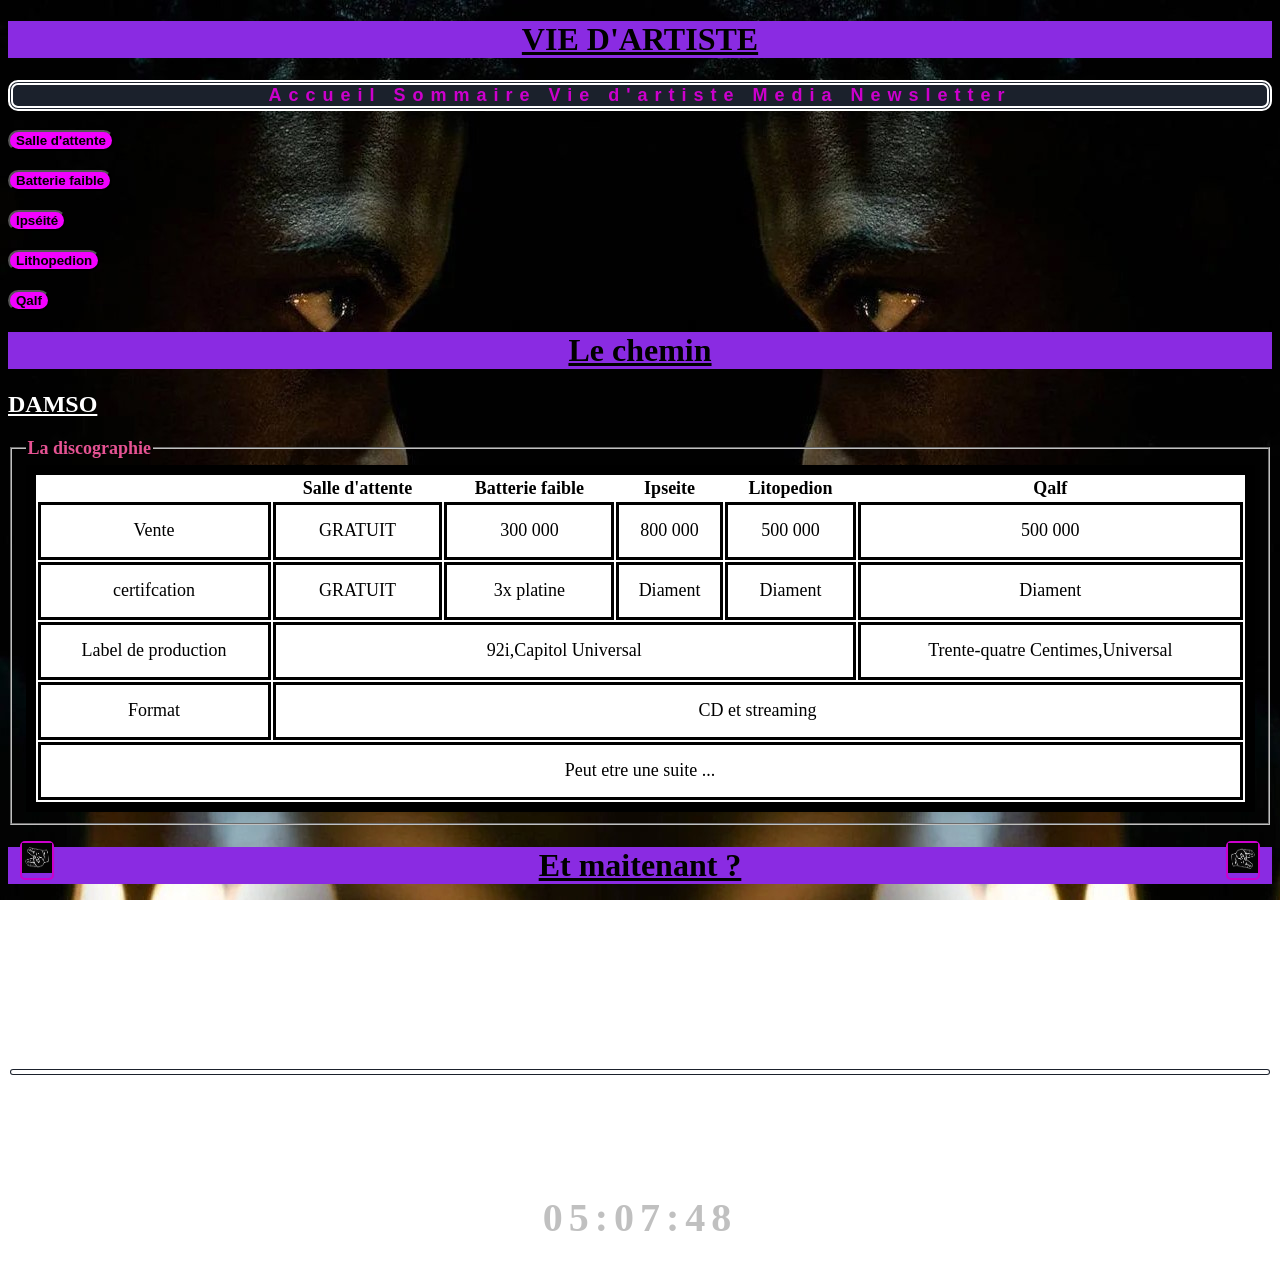
==== html/page2.html @ 28b51634 "Site Damso avec API Deezer" ====
<!DOCTYPE html>
<html lang="fr">
<head>
    <meta charset="UTF-8">
    <meta name="author" content="Abdourahmane Benamine">
    <link rel="stylesheet" type="text/css" href="../css/feuilledestyle.css" >
    <meta name="viewport" content="width=device-width, initial-scale=1.0">
    <title>vie d'artiste</title>
</head>

    <body onload=showDate();>
        <main>    
            <header>
                <h1>VIE D'ARTISTE</h1>
                <nav>   
                    <a href="indexhtml.html">Accueil</a>
                    <a href="page1.html">Sommaire</a>
                    <a href="page2.html">Vie d'artiste</a>
                    <a href="page3.html">Media</a>
                    <a href="page4.html">Newsletter</a> 
                </nav>
            </header>
            
            <p><input class="bouton" type="button" onclick="javascript:openalbum('salle')" value="Salle d'attente"></p>            
            <p><input class="bouton" type="button" onclick="javascript:openalbum('batterie')" value="Batterie faible"></p>
            <p><input class="bouton" type="button" onclick="javascript:openalbum('ipseite')" value="Ipséité"></p>
            <p><input class="bouton" type="button" onclick="javascript:openalbum('lithopedion')" value="Lithopedion"></p>
            <p><input class="bouton" type="button" onclick="javascript:openalbum('qalf')" value="Qalf"></p>
        
            <div id="album" class="cacher">
                <article id="salle">
                    <header>
                        <h2>salle d'attente</h2>
                        <input type="button"  value="x" onclick="javascript:closealbum()" >
                    </header>
                    <div>
                        <img height="200" width="200" src="../image/salle_d'attente.webp" alt="attente">
                        <p>2014 : Salle d'attente</p>
                        <p>Premier projet solo du rappeur bruxellois Damso, comportant 8 titres gratuits, téléchargeable et écoutable</p>
                    </div>
                </article>
                <article id="batterie">
                    <header>
                        <h2>batterie faible</h2>
                        <input type="button" value="x" onclick="javascript:closealbum()" >
                    </header>
                    <div>
                        <img height="200" width="200" src="../image/batterie_faible.webp" alt="faible">
                        <p>8 juillet 2016 : Batterie faible</p>
                        <p>Batterie faible est le premier album studio du rappeur belge Damso, sorti le 8 juillet 2016 sous le label Capitol Music France. Ce premier projet de 12 pistes et 2 bonus lui permet de se faire connaitre du public rap et se faire un nom</p>
                    </div>
                </article>
                <article id="ipseite">
                    <header>
                        <h2>Ipséité</h2>
                        <input type="button" value="x" onclick="javascript:closealbum()" >
                    </header>
                    <div>
                        <img height="200" width="200" src="../image/ipseite.webp" alt="ips">
                        <p>28 avril 2017 : Ipséité</p>
                        <p>Ipséité est le deuxième album studio du rappeur belge Damso, sorti le 28 avril 2017 sous les labels 92i, Capitol et Universal.
                            Sorti un an après son premier album Batterie faible qui lui a permis de se faire un nom sur la scène du rap, Ipséité connaît un succès beaucoup plus important en France et en Belgique, permettant à Damso de devenir l'un des rappeurs francophones les plus prometteurs de sa génération.</p>
                    </div>
                </article>
                <article id="lithopedion">
                    <header>
                        <h2>lithopedion</h2>
                        <input type="button" value="x" onclick="javascript:closealbum()" >
                    </header>
                    <div>
                        <img height="200" width="200" src="../image/lithopedion.webp" alt="litp">
                        <p> 15 juin 2018: lithopedion</p>
                        <p>Lithopédion est le troisième album studio du rappeur belge Damso, sorti le 15 juin 2018 sous les labels 92i, Capitol, Universal.</p>
                        <p>Damso explique au journal Libération avoir choisi ce titre pour son album car « Lithopédion, c’est un mort dans un corps en vie, un fœtus qui atteint la maturité mais qui est mort, qui s’est calcifié avec le temps dans le corps d’une mère et qui n’a jamais été extrait. Pour pouvoir l’extraire, il faut mourir. J’aime cette métaphore parce qu’est actuel pour moi : je me sens mort dans un corps en vie. J’ai l’impression de ne plus vivre les choses comme tout le monde. Je m’endurcis au fond de moi comme un lithopédion »</p>
                    </div>
                </article>
                <article id="qalf">
                    <header>
                        <h2>Qalf</h2>
                        <input type="button" value="x" onclick="javascript:closealbum()" >
                    </header>
                    <div>
                        <img height="200" width="200" src="../image/qalf.webp" alt="qalf">
                        <p>18 septembre 2020 : Qalf  </p>
                        <p>29 avril 2021 : (Réédition "Infinity")</p>
                        <p>28 octobre 2023 : (Réédition "LIVE")</p>
                        <p>QALF est le quatrième album studio du rappeur belge Damso, sorti le 18 septembre 2020, réédité le 29 avril 2021 sous le nom QALF Infinity et le 28 octobre 2023 en QALF LIVE, sous le label Trente-quatre Centimes, label indépendant du rappeur.</p>
                        <p>L'album, anciennement une mixtape, est pour la première fois annoncée dans l'intro du morceau Une âme pour deux, lorsque le personnage joué par Damso tombe dans le coma : « Je vous garde encore une petite semaine afin d'effectuer quelques analyses en plus. Je vous ai prescrit en attendant la mixtape QALF de Damso et Jackpot du groupe OPG. » Ces paroles se retrouvent dans l'introduction de son album Lithopédion.</p>
                        <h2>Qalf infinity</h2>
                        <p> 2023: beyah en attente </p>
                        <p>Après avoir obtenu un disque de diamant pour QALF fin août 2023, le rappeur dévoile le 18 septembre via son store, une dernière réédition de son projet, proposant alors 5 nouveaux morceaux déjà édités précédemment, mais sous une version live : YOUVOI, P. DOSE, COEUR EN MIETTES, DEUX TOILES DE MER et T. CHIALER.
                            À quelques heures de la sortie de la seconde réédition, le 27 octobre 2023, l'entièreté de QALF infinity disparaît des plateformes, laissant planer un doute sur l'avenir du projet concernant sa version digitale.  
                        </p>
                        <p>Le 6 novembre 2023, l’album est remis sur les plateformes avec une nouvelle couverture où on peut lire « Bēyāh 2025. Merci de bien vouloir patienter »</p>
                        <img height="200" width="200" src="../image/beyah.jpg " alt="beyah">
                    </div>
                </article >
            </div>
            <h1>Le chemin </h1>
            <h2>DAMSO</h2>
            <fieldset id="tab">
                <legend>La discographie </legend>
                <table>
                    <thead>
                        <tr>
                            <th></th>
                            <th>Salle d'attente</th>
                            <th>Batterie faible</th>
                            <th>Ipseite</th>
                            <th>Litopedion</th>
                            <th>Qalf</th>
                        </tr>
                    </thead>
                    <tbody>
                        <tr>
                            <td>Vente</td>
                            <td>GRATUIT</td>
                            <td>300 000</td>
                            <td>800 000</td>
                            <td>500 000</td>
                            <td>500 000</td>
                        </tr>
                        <tr>
                            <td>certifcation</td>
                            <td>GRATUIT</td>
                            <td>3x platine</td>
                            <td>Diament</td>
                            <td>Diament</td>
                            <td>Diament</td>
                        </tr>
                        <tr>
                            <td>Label de production</td>
                            <td colspan="4"> 92i,Capitol Universal</td>
                            <td>Trente-quatre Centimes,Universal</td>
                        </tr>
                        <tr>
                            <td>Format</td>
                            <td colspan="5">CD et streaming</td>
                        </tr>
                    </tbody>
                    <tfoot>
                        <tr>
                            <td colspan="6">Peut etre une suite ...</td>
                        </tr>
                    </tfoot>
                </table>
            </fieldset>
            <h1>Et maitenant ? </h1>
            <p>Au mois d’août 2023, Damso annonçait une longue pause… à bord de son nouveau camping-car. Après plusieurs années à défendre son dernier album QALF puis sa réédition QALF Infinity, le rappeur émettait le besoin de souffler. Un break qui devrait normalement prendre fin en 2025, d’après un rendez-vous pris avec ses fans par l’artiste lui-même : “On se capte en 2025”. Une date est d’ailleurs déjà fixée par Damso : le 30 mai 2025.</p>
            <p>“Je vais mettre ‘Mosaïque solitaire’ et après ça, je pars en camping-car”
            Damso a conclu son dernier concert en disant les choses clairement : “Je vais terminer sur ça. Je vous souhaite le meilleur dans vos projets. Je vais mettre ‘Mosaïque solitaire’ et après ça, je pars en camping-car. Merci beaucoup et on se capte en 2025”.
            Qu’est-ce que nous réserve le rappeur pour 2025 ? Un album ou un tout autre projet artistique ? Il va falloir attendre pour en savoir plus. En attendant, laissons Dems prendre un repos bien mérité.
            </p>
            
            <nav>
                <a href="../html/page3.html" id="boutonarr"><img height="30" width="30" src="../image/gauche.jpg" alt="gauche"></a>
                <a href="../html/page1.html" id="boutonavv"> <img height="30" width="30" src="../image/droite.jpg" alt="droite"> </a>
            </nav>
            <footer >
                <p>DMS</p>
                <p><span id='horloge' class="heure"></span></p>
            </footer>
            <script src="../js/heure.js" > </script>        
            <script src="../js/feuillejs.js" ></script>
        </main> 
    </body>

</html>
---- css/feuilledestyle.css ----
/******Pour tout les pages******/
body{
  background-image: url("../image/fond.jpg");
  background-clip: padding-box;
  background-attachment: fixed;
}
.heure{
  
  color:silver;
  font-size:40px;
}
#boutonarr, #boutonavv {
    border-style: solid;
    border-width: 2px;
    border-radius: 5px;
    height: auto;
    width: auto;
    position: fixed;
    bottom: 20px;
  }
  #boutonarr {
    right: 20px;
  }
  #boutonavv {
    left: 20px;
  }
table{
    border: solid 10px black;
    background-color: white;
    text-align: center;
    width: 100%;
  }
td{
  height: 50px;
    text-align: center;
    border: solid 3px black;
  }
h1{
  text-align: center;
  background-color: blueviolet;
  text-decoration:underline;
  font-family: 'Times New Roman', Times, serif;
}
h2{
  text-decoration:underline;
  color: white;
}
p,fieldset,pre,ul {
  color:white;
  font-size: large;
}
#tab,th{
  color: black;
}
.sommaire {
  font-family: 'Arial', sans-serif;
  line-height: 1.6;
  margin: 20px;
}

a {
  text-decoration: none;
  color: #cc00cc;
}
a:hover {
  text-decoration: underline;
}

nav {
  border: double 5px #ffffff;
  border-radius: 10px;
  background-color: #1b212c;
  font-weight: 900;
  text-align: center;
  letter-spacing: 7px;
  font-family: 'garamond', sans-serif;
  font-size: large;
}

footer {
  padding: 20px;
  margin-top: 40px;
  font-size: 18px;
  letter-spacing: 10px;
  text-align: center;
  font-weight: bold;
}
footer > p > span {
  font-size: 11px;
  letter-spacing: 6px;
}

legend{
  color:#E65393 ;
  font-weight: bold;
}
/*accueil************************************************************/
#ecoute{
  padding-left: 20%;
}
img{
  position: relative;
}
.milieu{
  padding-left: 25%;
}
span{
  color:rgb(232, 12, 232);
  font-size: large;
}
/*page2************************************************************/


div > article > header > input[type=button] {
  background-color: #000000;
  position: absolute;
  width: auto;
  top: 200px;
  right: 30px;
  color: #ffffff;
  font-size: 50px;
  font-weight: bold;
}

.bouton{
  background-color: rgb(242, 0, 255);
  border-radius: 80px;
  text-align: center;
  font-weight: bold;

}
.cacher{
  display: none;
}
/*page3************************************************************/
li{
list-style: lower-greek;
}
#canvas {
  border: 1px solid #cc00cc;
}
#bouton{
  background-color: aqua;
  border-radius: 50cm;
}
.pos{
  position:relative;
}

/*page 4******************************************************************/
.styled{
  background-color: purple;
  border-radius: 10px;
  text-align: justify;

}

input[type=text],
input[type=url],
input[type=date],
input[type=tel],
input[type=file],
input[type=number],
input[type=color],
input[type=month],
input[type=week],
input[type=time],
input[type=datetime-local],
input[type=email],
input[type=password],

select {
  width: 50%;
  height: 22px;
  border-radius: 8px;
  text-align: center;
  
}
input[type=reset],input[type=submit]{
  width: 100%;
  text-align: center;
}
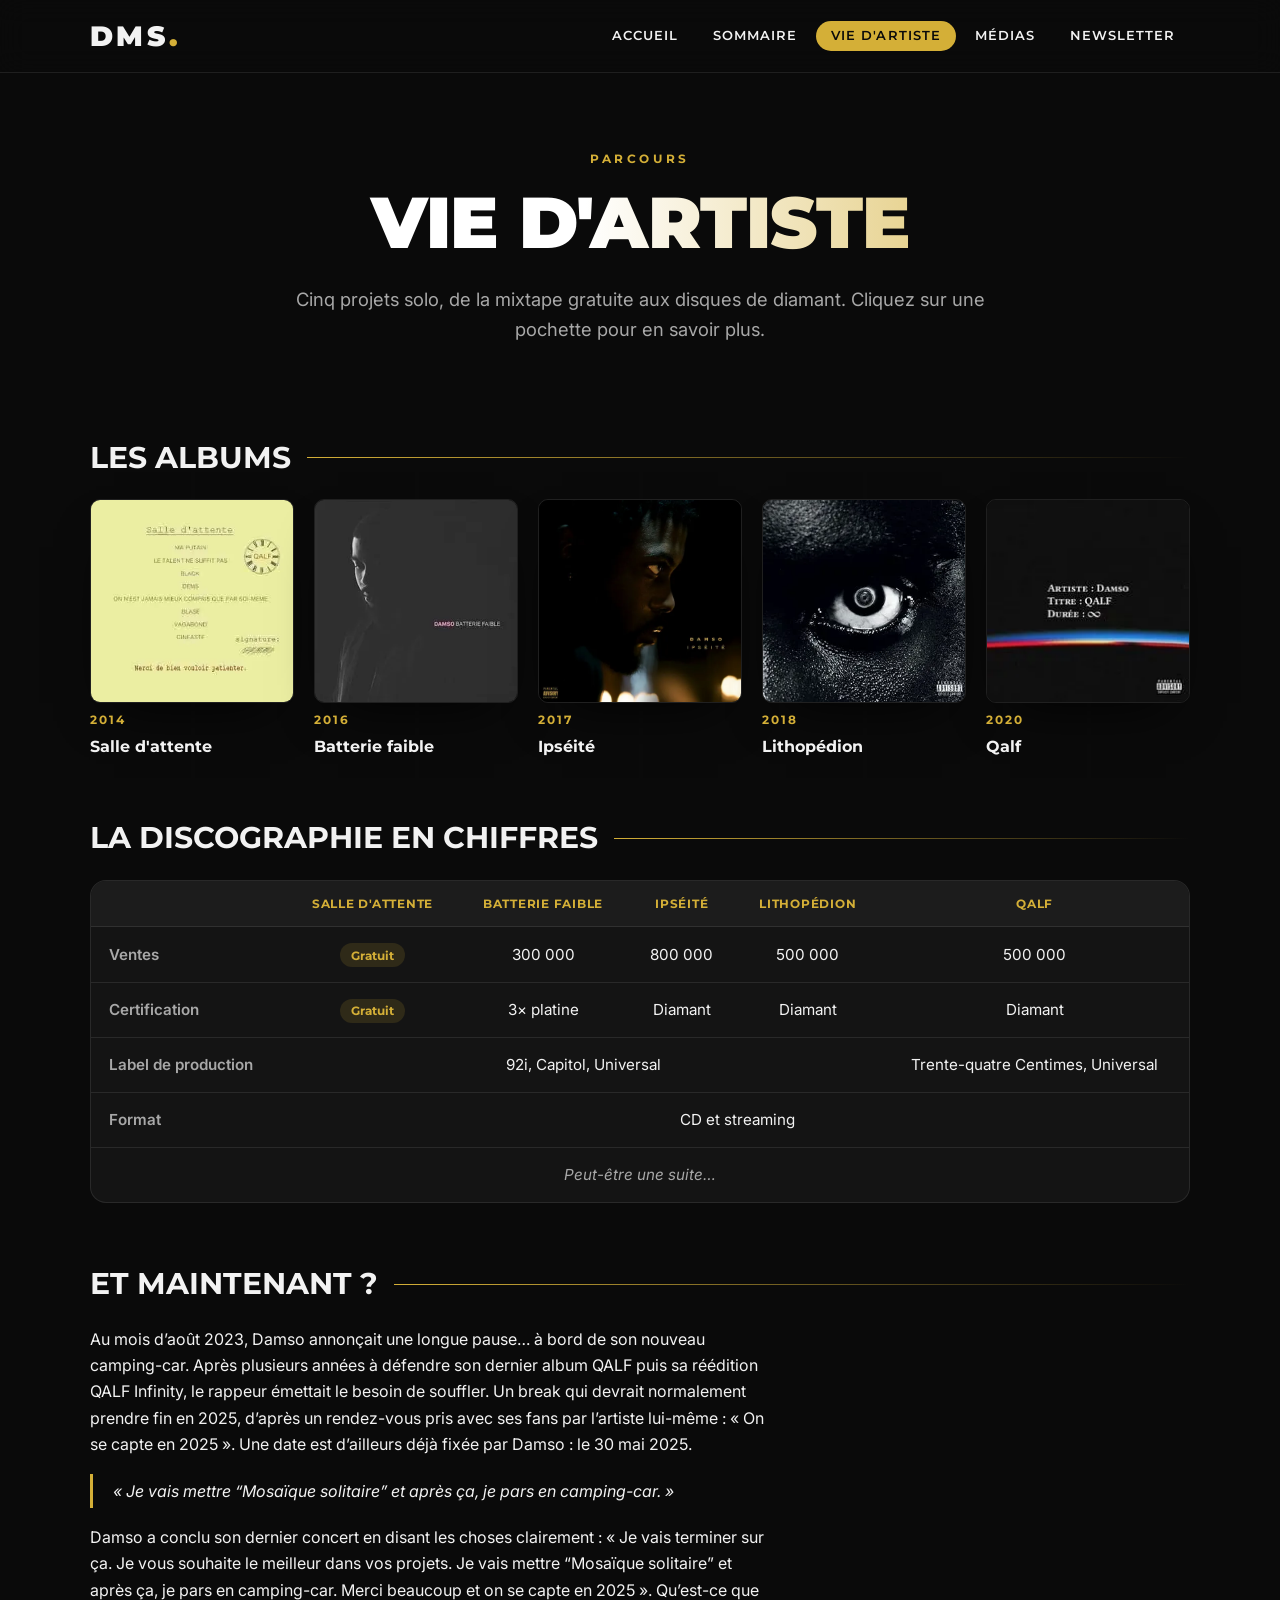
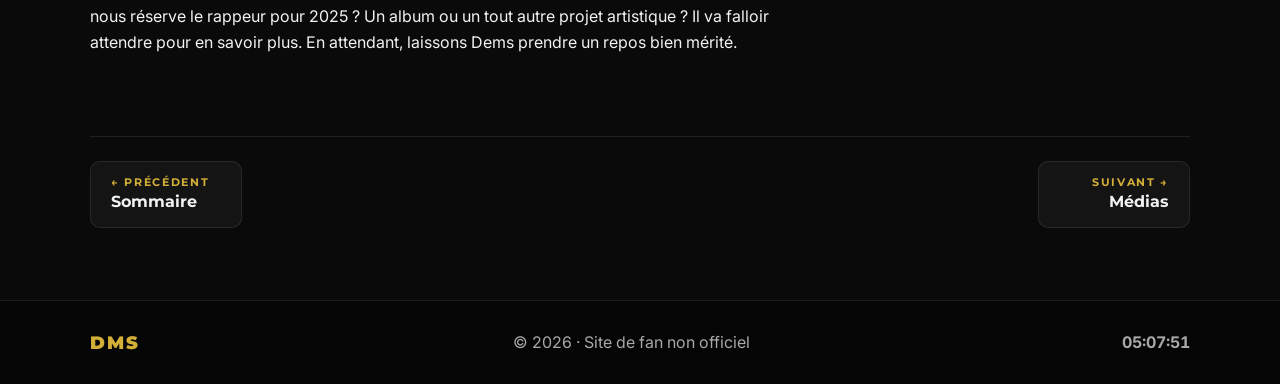
==== commit 1ecf43b9: "v2" ====
--- a/html/page2.html
+++ b/html/page2.html
@@ -1,176 +1,215 @@
-
 <!DOCTYPE html>
 <html lang="fr">
 <head>
-    <meta charset="UTF-8">
-    <meta name="author" content="Abdourahmane Benamine">
-    <link rel="stylesheet" type="text/css" href="../css/feuilledestyle.css" >
-    <meta name="viewport" content="width=device-width, initial-scale=1.0">
-    <title>vie d'artiste</title>
+  <meta charset="UTF-8">
+  <meta name="viewport" content="width=device-width, initial-scale=1">
+  <meta name="author" content="Abdourahmane Benamine">
+  <meta name="description" content="Le parcours de Damso : ses cinq projets, de Salle d'attente à Qalf, et sa discographie en chiffres.">
+  <meta name="theme-color" content="#0a0a0a">
+  <title>Damso | Vie d'artiste</title>
+  <link rel="icon" href="data:image/svg+xml,%3Csvg xmlns='http://www.w3.org/2000/svg' viewBox='0 0 64 64'%3E%3Crect width='64' height='64' rx='14' fill='%230a0a0a'/%3E%3Ctext x='32' y='41' font-family='Arial Black,Arial,sans-serif' font-size='24' font-weight='900' text-anchor='middle' fill='%23d4af37'%3EDMS%3C/text%3E%3C/svg%3E">
+  <link rel="preconnect" href="https://fonts.googleapis.com">
+  <link rel="preconnect" href="https://fonts.gstatic.com" crossorigin>
+  <link rel="stylesheet" href="https://fonts.googleapis.com/css2?family=Inter:wght@400;600&family=Montserrat:wght@600;700;800;900&display=swap">
+  <link rel="stylesheet" href="../css/feuilledestyle.css">
+  <script src="../js/layout.js" defer></script>
+  <script src="../js/albums.js" defer></script>
 </head>
-
-    <body onload=showDate();>
-        <main>    
-            <header>
-                <h1>VIE D'ARTISTE</h1>
-                <nav>   
-                    <a href="indexhtml.html">Accueil</a>
-                    <a href="page1.html">Sommaire</a>
-                    <a href="page2.html">Vie d'artiste</a>
-                    <a href="page3.html">Media</a>
-                    <a href="page4.html">Newsletter</a> 
-                </nav>
-            </header>
-            
-            <p><input class="bouton" type="button" onclick="javascript:openalbum('salle')" value="Salle d'attente"></p>            
-            <p><input class="bouton" type="button" onclick="javascript:openalbum('batterie')" value="Batterie faible"></p>
-            <p><input class="bouton" type="button" onclick="javascript:openalbum('ipseite')" value="Ipséité"></p>
-            <p><input class="bouton" type="button" onclick="javascript:openalbum('lithopedion')" value="Lithopedion"></p>
-            <p><input class="bouton" type="button" onclick="javascript:openalbum('qalf')" value="Qalf"></p>
-        
-            <div id="album" class="cacher">
-                <article id="salle">
-                    <header>
-                        <h2>salle d'attente</h2>
-                        <input type="button"  value="x" onclick="javascript:closealbum()" >
-                    </header>
-                    <div>
-                        <img height="200" width="200" src="../image/salle_d'attente.webp" alt="attente">
-                        <p>2014 : Salle d'attente</p>
-                        <p>Premier projet solo du rappeur bruxellois Damso, comportant 8 titres gratuits, téléchargeable et écoutable</p>
-                    </div>
-                </article>
-                <article id="batterie">
-                    <header>
-                        <h2>batterie faible</h2>
-                        <input type="button" value="x" onclick="javascript:closealbum()" >
-                    </header>
-                    <div>
-                        <img height="200" width="200" src="../image/batterie_faible.webp" alt="faible">
-                        <p>8 juillet 2016 : Batterie faible</p>
-                        <p>Batterie faible est le premier album studio du rappeur belge Damso, sorti le 8 juillet 2016 sous le label Capitol Music France. Ce premier projet de 12 pistes et 2 bonus lui permet de se faire connaitre du public rap et se faire un nom</p>
-                    </div>
-                </article>
-                <article id="ipseite">
-                    <header>
-                        <h2>Ipséité</h2>
-                        <input type="button" value="x" onclick="javascript:closealbum()" >
-                    </header>
-                    <div>
-                        <img height="200" width="200" src="../image/ipseite.webp" alt="ips">
-                        <p>28 avril 2017 : Ipséité</p>
-                        <p>Ipséité est le deuxième album studio du rappeur belge Damso, sorti le 28 avril 2017 sous les labels 92i, Capitol et Universal.
-                            Sorti un an après son premier album Batterie faible qui lui a permis de se faire un nom sur la scène du rap, Ipséité connaît un succès beaucoup plus important en France et en Belgique, permettant à Damso de devenir l'un des rappeurs francophones les plus prometteurs de sa génération.</p>
-                    </div>
-                </article>
-                <article id="lithopedion">
-                    <header>
-                        <h2>lithopedion</h2>
-                        <input type="button" value="x" onclick="javascript:closealbum()" >
-                    </header>
-                    <div>
-                        <img height="200" width="200" src="../image/lithopedion.webp" alt="litp">
-                        <p> 15 juin 2018: lithopedion</p>
-                        <p>Lithopédion est le troisième album studio du rappeur belge Damso, sorti le 15 juin 2018 sous les labels 92i, Capitol, Universal.</p>
-                        <p>Damso explique au journal Libération avoir choisi ce titre pour son album car « Lithopédion, c’est un mort dans un corps en vie, un fœtus qui atteint la maturité mais qui est mort, qui s’est calcifié avec le temps dans le corps d’une mère et qui n’a jamais été extrait. Pour pouvoir l’extraire, il faut mourir. J’aime cette métaphore parce qu’est actuel pour moi : je me sens mort dans un corps en vie. J’ai l’impression de ne plus vivre les choses comme tout le monde. Je m’endurcis au fond de moi comme un lithopédion »</p>
-                    </div>
-                </article>
-                <article id="qalf">
-                    <header>
-                        <h2>Qalf</h2>
-                        <input type="button" value="x" onclick="javascript:closealbum()" >
-                    </header>
-                    <div>
-                        <img height="200" width="200" src="../image/qalf.webp" alt="qalf">
-                        <p>18 septembre 2020 : Qalf  </p>
-                        <p>29 avril 2021 : (Réédition "Infinity")</p>
-                        <p>28 octobre 2023 : (Réédition "LIVE")</p>
-                        <p>QALF est le quatrième album studio du rappeur belge Damso, sorti le 18 septembre 2020, réédité le 29 avril 2021 sous le nom QALF Infinity et le 28 octobre 2023 en QALF LIVE, sous le label Trente-quatre Centimes, label indépendant du rappeur.</p>
-                        <p>L'album, anciennement une mixtape, est pour la première fois annoncée dans l'intro du morceau Une âme pour deux, lorsque le personnage joué par Damso tombe dans le coma : « Je vous garde encore une petite semaine afin d'effectuer quelques analyses en plus. Je vous ai prescrit en attendant la mixtape QALF de Damso et Jackpot du groupe OPG. » Ces paroles se retrouvent dans l'introduction de son album Lithopédion.</p>
-                        <h2>Qalf infinity</h2>
-                        <p> 2023: beyah en attente </p>
-                        <p>Après avoir obtenu un disque de diamant pour QALF fin août 2023, le rappeur dévoile le 18 septembre via son store, une dernière réédition de son projet, proposant alors 5 nouveaux morceaux déjà édités précédemment, mais sous une version live : YOUVOI, P. DOSE, COEUR EN MIETTES, DEUX TOILES DE MER et T. CHIALER.
-                            À quelques heures de la sortie de la seconde réédition, le 27 octobre 2023, l'entièreté de QALF infinity disparaît des plateformes, laissant planer un doute sur l'avenir du projet concernant sa version digitale.  
-                        </p>
-                        <p>Le 6 novembre 2023, l’album est remis sur les plateformes avec une nouvelle couverture où on peut lire « Bēyāh 2025. Merci de bien vouloir patienter »</p>
-                        <img height="200" width="200" src="../image/beyah.jpg " alt="beyah">
-                    </div>
-                </article >
-            </div>
-            <h1>Le chemin </h1>
-            <h2>DAMSO</h2>
-            <fieldset id="tab">
-                <legend>La discographie </legend>
-                <table>
-                    <thead>
-                        <tr>
-                            <th></th>
-                            <th>Salle d'attente</th>
-                            <th>Batterie faible</th>
-                            <th>Ipseite</th>
-                            <th>Litopedion</th>
-                            <th>Qalf</th>
-                        </tr>
-                    </thead>
-                    <tbody>
-                        <tr>
-                            <td>Vente</td>
-                            <td>GRATUIT</td>
-                            <td>300 000</td>
-                            <td>800 000</td>
-                            <td>500 000</td>
-                            <td>500 000</td>
-                        </tr>
-                        <tr>
-                            <td>certifcation</td>
-                            <td>GRATUIT</td>
-                            <td>3x platine</td>
-                            <td>Diament</td>
-                            <td>Diament</td>
-                            <td>Diament</td>
-                        </tr>
-                        <tr>
-                            <td>Label de production</td>
-                            <td colspan="4"> 92i,Capitol Universal</td>
-                            <td>Trente-quatre Centimes,Universal</td>
-                        </tr>
-                        <tr>
-                            <td>Format</td>
-                            <td colspan="5">CD et streaming</td>
-                        </tr>
-                    </tbody>
-                    <tfoot>
-                        <tr>
-                            <td colspan="6">Peut etre une suite ...</td>
-                        </tr>
-                    </tfoot>
-                </table>
-            </fieldset>
-            <h1>Et maitenant ? </h1>
-            <p>Au mois d’août 2023, Damso annonçait une longue pause… à bord de son nouveau camping-car. Après plusieurs années à défendre son dernier album QALF puis sa réédition QALF Infinity, le rappeur émettait le besoin de souffler. Un break qui devrait normalement prendre fin en 2025, d’après un rendez-vous pris avec ses fans par l’artiste lui-même : “On se capte en 2025”. Une date est d’ailleurs déjà fixée par Damso : le 30 mai 2025.</p>
-            <p>“Je vais mettre ‘Mosaïque solitaire’ et après ça, je pars en camping-car”
-            Damso a conclu son dernier concert en disant les choses clairement : “Je vais terminer sur ça. Je vous souhaite le meilleur dans vos projets. Je vais mettre ‘Mosaïque solitaire’ et après ça, je pars en camping-car. Merci beaucoup et on se capte en 2025”.
-            Qu’est-ce que nous réserve le rappeur pour 2025 ? Un album ou un tout autre projet artistique ? Il va falloir attendre pour en savoir plus. En attendant, laissons Dems prendre un repos bien mérité.
-            </p>
-            
-            <nav>
-                <a href="../html/page3.html" id="boutonarr"><img height="30" width="30" src="../image/gauche.jpg" alt="gauche"></a>
-                <a href="../html/page1.html" id="boutonavv"> <img height="30" width="30" src="../image/droite.jpg" alt="droite"> </a>
-            </nav>
-            <footer >
-                <p>DMS</p>
-                <p><span id='horloge' class="heure"></span></p>
-            </footer>
-            <script src="../js/heure.js" > </script>        
-            <script src="../js/feuillejs.js" ></script>
-        </main> 
-    </body>
-
+<body data-page="page2.html">
+  <a class="skip-link" href="#main">Aller au contenu</a>
+  <header class="site-header" data-site-header></header>
+
+  <main id="main" class="container">
+    <header class="page-head">
+      <p class="eyebrow">Parcours</p>
+      <h1>Vie d'artiste</h1>
+      <p class="lead">Cinq projets solo, de la mixtape gratuite aux disques de diamant. Cliquez sur une pochette pour en savoir plus.</p>
+    </header>
+
+    <section class="section" aria-labelledby="albums-title">
+      <h2 class="section__title" id="albums-title">Les albums</h2>
+      <ul class="album-grid">
+        <li>
+          <button class="album-card" type="button" data-open="salle" aria-haspopup="dialog">
+            <span class="album-card__cover"><img src="../image/salle_d'attente.webp" alt="Pochette de Salle d'attente" width="360" height="360" loading="lazy" decoding="async"></span>
+            <span class="album-card__year">2014</span>
+            <span class="album-card__title">Salle d'attente</span>
+          </button>
+        </li>
+        <li>
+          <button class="album-card" type="button" data-open="batterie" aria-haspopup="dialog">
+            <span class="album-card__cover"><img src="../image/batterie_faible.webp" alt="Pochette de Batterie faible" width="300" height="300" loading="lazy" decoding="async"></span>
+            <span class="album-card__year">2016</span>
+            <span class="album-card__title">Batterie faible</span>
+          </button>
+        </li>
+        <li>
+          <button class="album-card" type="button" data-open="ipseite" aria-haspopup="dialog">
+            <span class="album-card__cover"><img src="../image/ipseite.webp" alt="Pochette d'Ipséité" width="500" height="500" loading="lazy" decoding="async"></span>
+            <span class="album-card__year">2017</span>
+            <span class="album-card__title">Ipséité</span>
+          </button>
+        </li>
+        <li>
+          <button class="album-card" type="button" data-open="lithopedion" aria-haspopup="dialog">
+            <span class="album-card__cover"><img src="../image/lithopedion.webp" alt="Pochette de Lithopédion" width="300" height="300" loading="lazy" decoding="async"></span>
+            <span class="album-card__year">2018</span>
+            <span class="album-card__title">Lithopédion</span>
+          </button>
+        </li>
+        <li>
+          <button class="album-card" type="button" data-open="qalf" aria-haspopup="dialog">
+            <span class="album-card__cover"><img src="../image/qalf.webp" alt="Pochette de Qalf" width="200" height="200" loading="lazy" decoding="async"></span>
+            <span class="album-card__year">2020</span>
+            <span class="album-card__title">Qalf</span>
+          </button>
+        </li>
+      </ul>
+    </section>
+
+    <!-- Fenêtres d'albums : <dialog> natif (Échap, focus et fond inerte gérés par le navigateur) -->
+    <dialog class="album-dialog" id="salle" aria-labelledby="salle-title">
+      <header class="album-dialog__head">
+        <h2 id="salle-title">Salle d'attente</h2>
+        <form method="dialog"><button class="album-dialog__close" aria-label="Fermer">×</button></form>
+      </header>
+      <div class="album-dialog__body">
+        <img class="album-dialog__cover" src="../image/salle_d'attente.webp" alt="Pochette de Salle d'attente" width="360" height="360">
+        <div class="album-dialog__text">
+          <p class="album-dialog__date">2014 : Salle d'attente</p>
+          <p>Premier projet solo du rappeur bruxellois Damso, comportant 8 titres gratuits, téléchargeable et écoutable.</p>
+        </div>
+      </div>
+    </dialog>
+
+    <dialog class="album-dialog" id="batterie" aria-labelledby="batterie-title">
+      <header class="album-dialog__head">
+        <h2 id="batterie-title">Batterie faible</h2>
+        <form method="dialog"><button class="album-dialog__close" aria-label="Fermer">×</button></form>
+      </header>
+      <div class="album-dialog__body">
+        <img class="album-dialog__cover" src="../image/batterie_faible.webp" alt="Pochette de Batterie faible" width="300" height="300">
+        <div class="album-dialog__text">
+          <p class="album-dialog__date">8 juillet 2016 : Batterie faible</p>
+          <p>Batterie faible est le premier album studio du rappeur belge Damso, sorti le 8 juillet 2016 sous le label Capitol Music France. Ce premier projet de 12 pistes et 2 bonus lui permet de se faire connaître du public rap et de se faire un nom.</p>
+        </div>
+      </div>
+    </dialog>
+
+    <dialog class="album-dialog" id="ipseite" aria-labelledby="ipseite-title">
+      <header class="album-dialog__head">
+        <h2 id="ipseite-title">Ipséité</h2>
+        <form method="dialog"><button class="album-dialog__close" aria-label="Fermer">×</button></form>
+      </header>
+      <div class="album-dialog__body">
+        <img class="album-dialog__cover" src="../image/ipseite.webp" alt="Pochette d'Ipséité" width="500" height="500">
+        <div class="album-dialog__text">
+          <p class="album-dialog__date">28 avril 2017 : Ipséité</p>
+          <p>Ipséité est le deuxième album studio du rappeur belge Damso, sorti le 28 avril 2017 sous les labels 92i, Capitol et Universal.</p>
+          <p>Sorti un an après son premier album Batterie faible qui lui a permis de se faire un nom sur la scène du rap, Ipséité connaît un succès beaucoup plus important en France et en Belgique, permettant à Damso de devenir l'un des rappeurs francophones les plus prometteurs de sa génération.</p>
+        </div>
+      </div>
+    </dialog>
+
+    <dialog class="album-dialog" id="lithopedion" aria-labelledby="lithopedion-title">
+      <header class="album-dialog__head">
+        <h2 id="lithopedion-title">Lithopédion</h2>
+        <form method="dialog"><button class="album-dialog__close" aria-label="Fermer">×</button></form>
+      </header>
+      <div class="album-dialog__body">
+        <img class="album-dialog__cover" src="../image/lithopedion.webp" alt="Pochette de Lithopédion" width="300" height="300">
+        <div class="album-dialog__text">
+          <p class="album-dialog__date">15 juin 2018 : Lithopédion</p>
+          <p>Lithopédion est le troisième album studio du rappeur belge Damso, sorti le 15 juin 2018 sous les labels 92i, Capitol, Universal.</p>
+          <p>Damso explique au journal Libération avoir choisi ce titre pour son album car « Lithopédion, c’est un mort dans un corps en vie, un fœtus qui atteint la maturité mais qui est mort, qui s’est calcifié avec le temps dans le corps d’une mère et qui n’a jamais été extrait. Pour pouvoir l’extraire, il faut mourir. J’aime cette métaphore parce qu’est actuel pour moi : je me sens mort dans un corps en vie. J’ai l’impression de ne plus vivre les choses comme tout le monde. Je m’endurcis au fond de moi comme un lithopédion »</p>
+        </div>
+      </div>
+    </dialog>
+
+    <dialog class="album-dialog" id="qalf" aria-labelledby="qalf-title">
+      <header class="album-dialog__head">
+        <h2 id="qalf-title">Qalf</h2>
+        <form method="dialog"><button class="album-dialog__close" aria-label="Fermer">×</button></form>
+      </header>
+      <div class="album-dialog__body">
+        <img class="album-dialog__cover" src="../image/qalf.webp" alt="Pochette de Qalf" width="200" height="200">
+        <div class="album-dialog__text">
+          <p class="album-dialog__date">18 septembre 2020 : Qalf<br>29 avril 2021 : réédition « Infinity »<br>28 octobre 2023 : réédition « LIVE »</p>
+          <p>QALF est le quatrième album studio du rappeur belge Damso, sorti le 18 septembre 2020, réédité le 29 avril 2021 sous le nom QALF Infinity et le 28 octobre 2023 en QALF LIVE, sous le label Trente-quatre Centimes, label indépendant du rappeur.</p>
+          <p>L'album, anciennement une mixtape, est pour la première fois annoncé dans l'intro du morceau Une âme pour deux, lorsque le personnage joué par Damso tombe dans le coma : « Je vous garde encore une petite semaine afin d'effectuer quelques analyses en plus. Je vous ai prescrit en attendant la mixtape QALF de Damso et Jackpot du groupe OPG. » Ces paroles se retrouvent dans l'introduction de son album Lithopédion.</p>
+          <h3>Qalf Infinity</h3>
+          <p>2023 : Beyah en attente</p>
+          <p>Après avoir obtenu un disque de diamant pour QALF fin août 2023, le rappeur dévoile le 18 septembre via son store, une dernière réédition de son projet, proposant alors 5 nouveaux morceaux déjà édités précédemment, mais sous une version live : YOUVOI, P. DOSE, COEUR EN MIETTES, DEUX TOILES DE MER et T. CHIALER. À quelques heures de la sortie de la seconde réédition, le 27 octobre 2023, l'entièreté de QALF infinity disparaît des plateformes, laissant planer un doute sur l'avenir du projet concernant sa version digitale.</p>
+          <p>Le 6 novembre 2023, l’album est remis sur les plateformes avec une nouvelle couverture où on peut lire « Bēyāh 2025. Merci de bien vouloir patienter ».</p>
+          <img class="album-dialog__extra" src="../image/beyah.jpg" alt="Couverture « Bēyāh 2025. Merci de bien vouloir patienter »" width="408" height="430" loading="lazy">
+        </div>
+      </div>
+    </dialog>
+
+    <section class="section" aria-labelledby="chiffres-title">
+      <h2 class="section__title" id="chiffres-title">La discographie en chiffres</h2>
+      <div class="table-wrap" tabindex="0" role="region" aria-labelledby="chiffres-title">
+        <table class="data-table">
+          <thead>
+            <tr>
+              <td></td>
+              <th scope="col">Salle d'attente</th>
+              <th scope="col">Batterie faible</th>
+              <th scope="col">Ipséité</th>
+              <th scope="col">Lithopédion</th>
+              <th scope="col">Qalf</th>
+            </tr>
+          </thead>
+          <tbody>
+            <tr>
+              <th scope="row">Ventes</th>
+              <td><span class="badge">Gratuit</span></td>
+              <td>300 000</td>
+              <td>800 000</td>
+              <td>500 000</td>
+              <td>500 000</td>
+            </tr>
+            <tr>
+              <th scope="row">Certification</th>
+              <td><span class="badge">Gratuit</span></td>
+              <td>3× platine</td>
+              <td>Diamant</td>
+              <td>Diamant</td>
+              <td>Diamant</td>
+            </tr>
+            <tr>
+              <th scope="row">Label de production</th>
+              <td colspan="4">92i, Capitol, Universal</td>
+              <td>Trente-quatre Centimes, Universal</td>
+            </tr>
+            <tr>
+              <th scope="row">Format</th>
+              <td colspan="5">CD et streaming</td>
+            </tr>
+          </tbody>
+          <tfoot>
+            <tr>
+              <td colspan="6">Peut-être une suite…</td>
+            </tr>
+          </tfoot>
+        </table>
+      </div>
+    </section>
+
+    <section class="section" aria-labelledby="maintenant-title">
+      <h2 class="section__title" id="maintenant-title">Et maintenant ?</h2>
+      <div class="prose">
+        <p>Au mois d’août 2023, Damso annonçait une longue pause… à bord de son nouveau camping-car. Après plusieurs années à défendre son dernier album QALF puis sa réédition QALF Infinity, le rappeur émettait le besoin de souffler. Un break qui devrait normalement prendre fin en 2025, d’après un rendez-vous pris avec ses fans par l’artiste lui-même : « On se capte en 2025 ». Une date est d’ailleurs déjà fixée par Damso : le 30 mai 2025.</p>
+        <blockquote>
+          <p>« Je vais mettre “Mosaïque solitaire” et après ça, je pars en camping-car. »</p>
+        </blockquote>
+        <p>Damso a conclu son dernier concert en disant les choses clairement : « Je vais terminer sur ça. Je vous souhaite le meilleur dans vos projets. Je vais mettre “Mosaïque solitaire” et après ça, je pars en camping-car. Merci beaucoup et on se capte en 2025 ». Qu’est-ce que nous réserve le rappeur pour 2025 ? Un album ou un tout autre projet artistique ? Il va falloir attendre pour en savoir plus. En attendant, laissons Dems prendre un repos bien mérité.</p>
+      </div>
+    </section>
+
+    <nav class="pager" data-pager></nav>
+  </main>
+
+  <footer class="site-footer" data-site-footer></footer>
+</body>
 </html>
-
-
-
-
-
-
-
--- a/css/feuilledestyle.css
+++ b/css/feuilledestyle.css
@@ -1,182 +1,1302 @@
-/******Pour tout les pages******/
-body{
-  background-image: url("../image/fond.jpg");
-  background-clip: padding-box;
-  background-attachment: fixed;
-}
-.heure{
-  
-  color:silver;
-  font-size:40px;
-}
-#boutonarr, #boutonavv {
-    border-style: solid;
-    border-width: 2px;
-    border-radius: 5px;
-    height: auto;
-    width: auto;
-    position: fixed;
-    bottom: 20px;
+/* ==========================================================================
+   DMS — feuille de style unique
+   1. Variables   2. Base   3. Layout (header, footer, pager)
+   4. Composants  5. Pages (albums, médias, newsletter)
+   ========================================================================== */
+
+/* 1. Variables ------------------------------------------------------------ */
+:root {
+  color-scheme: dark;
+
+  --bg: #0a0a0a;
+  --surface: #141414;
+  --surface-2: #1c1c1c;
+  --text: #f2f2f2;
+  --muted: #a8a8a8;
+  --accent: #d4af37;
+  --accent-strong: #ebc95d;
+  --on-accent: #0a0a0a;
+  --danger: #ff7b7b;
+  --ok: #5ad19a;
+  --line: rgb(255 255 255 / 0.09);
+  --line-strong: rgb(255 255 255 / 0.18);
+
+  --radius: 16px;
+  --radius-sm: 10px;
+  --shadow: 0 24px 50px -24px rgb(0 0 0 / 0.9);
+
+  --font-title: "Montserrat", system-ui, sans-serif;
+  --font-text: "Inter", system-ui, -apple-system, "Segoe UI", sans-serif;
+  --font-mono: ui-monospace, SFMono-Regular, Menlo, Consolas, monospace;
+
+  --header-h: 4.5rem;
+  --page-w: 1100px;
+  --measure: 68ch;
+}
+
+/* 2. Base ----------------------------------------------------------------- */
+*,
+*::before,
+*::after {
+  box-sizing: border-box;
+}
+
+* {
+  margin: 0;
+}
+
+html {
+  scroll-behavior: smooth;
+  scroll-padding-top: calc(var(--header-h) + 1rem);
+  -webkit-text-size-adjust: 100%;
+}
+
+body {
+  min-height: 100dvh;
+  display: flex;
+  flex-direction: column;
+  background: var(--bg);
+  color: var(--text);
+  font: 400 1rem/1.65 var(--font-text);
+  -webkit-font-smoothing: antialiased;
+}
+
+img,
+video,
+canvas,
+svg {
+  display: block;
+  max-width: 100%;
+}
+
+img,
+video {
+  height: auto;
+}
+
+button,
+input,
+select,
+textarea {
+  font: inherit;
+  color: inherit;
+}
+
+h1,
+h2,
+h3 {
+  font-family: var(--font-title);
+  line-height: 1.15;
+  text-wrap: balance;
+}
+
+p {
+  text-wrap: pretty;
+}
+
+a {
+  color: var(--accent);
+  text-underline-offset: 0.2em;
+}
+
+:focus-visible {
+  outline: 2px solid var(--accent);
+  outline-offset: 3px;
+  border-radius: 4px;
+}
+
+::selection {
+  background: var(--accent);
+  color: var(--on-accent);
+}
+
+[hidden] {
+  display: none !important;
+}
+
+html:has(dialog[open]) {
+  overflow: hidden;
+}
+
+@media (prefers-reduced-motion: reduce) {
+  *,
+  *::before,
+  *::after {
+    animation: none !important;
+    transition: none !important;
+    scroll-behavior: auto !important;
   }
-  #boutonarr {
-    right: 20px;
+}
+
+.visually-hidden {
+  position: absolute;
+  width: 1px;
+  height: 1px;
+  overflow: hidden;
+  clip-path: inset(50%);
+  white-space: nowrap;
+}
+
+.muted {
+  color: var(--muted);
+}
+
+/* 3. Layout --------------------------------------------------------------- */
+.container {
+  width: min(100% - 2.5rem, var(--page-w));
+  margin-inline: auto;
+}
+
+main {
+  flex: 1;
+  padding-block: clamp(1.5rem, 4vw, 3rem) clamp(2.5rem, 6vw, 4.5rem);
+}
+
+.skip-link {
+  position: absolute;
+  left: 1rem;
+  top: -4rem;
+  z-index: 2000;
+  padding: 0.6rem 1rem;
+  border-radius: var(--radius-sm);
+  background: var(--accent);
+  color: var(--on-accent);
+  font-weight: 700;
+  transition: top 0.2s;
+}
+
+.skip-link:focus {
+  top: 1rem;
+}
+
+/* En-tête */
+.site-header {
+  position: sticky;
+  top: 0;
+  z-index: 100;
+  background: rgb(10 10 10 / 0.8);
+  backdrop-filter: blur(14px) saturate(140%);
+  border-bottom: 1px solid var(--line);
+}
+
+.site-header__inner {
+  width: min(100% - 2.5rem, var(--page-w));
+  min-height: var(--header-h);
+  margin-inline: auto;
+  display: flex;
+  align-items: center;
+  justify-content: space-between;
+  gap: 1rem;
+}
+
+.brand {
+  font: 900 1.75rem/1 var(--font-title);
+  letter-spacing: 0.12em;
+  color: var(--text);
+  text-decoration: none;
+}
+
+.brand__dot {
+  color: var(--accent);
+}
+
+.site-nav ul {
+  list-style: none;
+  padding: 0;
+  display: flex;
+  gap: 0.25rem;
+}
+
+.site-nav a {
+  display: block;
+  padding: 0.55rem 0.95rem;
+  border-radius: 999px;
+  color: var(--text);
+  text-decoration: none;
+  font: 600 0.8rem/1 var(--font-title);
+  letter-spacing: 0.08em;
+  text-transform: uppercase;
+  transition: color 0.2s, background 0.2s;
+}
+
+.site-nav a:hover {
+  color: var(--accent);
+}
+
+.site-nav a[aria-current="page"] {
+  background: var(--accent);
+  color: var(--on-accent);
+}
+
+.nav-toggle {
+  display: none;
+  place-items: center;
+  width: 2.75rem;
+  height: 2.75rem;
+  border: 1px solid var(--line-strong);
+  border-radius: var(--radius-sm);
+  background: transparent;
+  cursor: pointer;
+}
+
+.nav-toggle__bars,
+.nav-toggle__bars::before,
+.nav-toggle__bars::after {
+  display: block;
+  width: 1.2rem;
+  height: 2px;
+  background: var(--text);
+  border-radius: 2px;
+  transition: transform 0.25s, opacity 0.25s;
+}
+
+.nav-toggle__bars {
+  position: relative;
+}
+
+.nav-toggle__bars::before,
+.nav-toggle__bars::after {
+  content: "";
+  position: absolute;
+  left: 0;
+}
+
+.nav-toggle__bars::before {
+  top: -6px;
+}
+
+.nav-toggle__bars::after {
+  top: 6px;
+}
+
+.site-header[data-open] .nav-toggle__bars {
+  background: transparent;
+}
+
+.site-header[data-open] .nav-toggle__bars::before {
+  transform: translateY(6px) rotate(45deg);
+}
+
+.site-header[data-open] .nav-toggle__bars::after {
+  transform: translateY(-6px) rotate(-45deg);
+}
+
+@media (max-width: 760px) {
+  .nav-toggle {
+    display: grid;
   }
-  #boutonavv {
-    left: 20px;
+
+  .site-nav {
+    display: none;
+    position: absolute;
+    inset: 100% 0 auto 0;
+    padding: 0.75rem 1.25rem 1.25rem;
+    background: rgb(10 10 10 / 0.97);
+    border-bottom: 1px solid var(--line);
   }
-table{
-    border: solid 10px black;
-    background-color: white;
-    text-align: center;
-    width: 100%;
+
+  .site-header[data-open] .site-nav {
+    display: block;
   }
-td{
-  height: 50px;
-    text-align: center;
-    border: solid 3px black;
+
+  .site-nav ul {
+    flex-direction: column;
   }
-h1{
+
+  .site-nav a {
+    padding: 0.9rem 1rem;
+    font-size: 0.9rem;
+  }
+}
+
+/* Pied de page */
+.site-footer {
+  border-top: 1px solid var(--line);
+  background: #050505;
+  padding-block: 1.75rem;
+}
+
+.site-footer__inner {
+  width: min(100% - 2.5rem, var(--page-w));
+  margin-inline: auto;
+  display: flex;
+  flex-wrap: wrap;
+  align-items: center;
+  justify-content: space-between;
+  gap: 0.75rem 1.5rem;
+}
+
+.brand--small {
+  font-size: 1.1rem;
+  color: var(--accent);
+}
+
+.clock {
+  font-variant-numeric: tabular-nums;
+  font-weight: 700;
+  color: var(--muted);
+}
+
+/* Pagination précédent / suivant */
+.pager {
+  display: flex;
+  justify-content: space-between;
+  gap: 1rem;
+  margin-top: clamp(3rem, 7vw, 5rem);
+  padding-top: 1.5rem;
+  border-top: 1px solid var(--line);
+}
+
+.pager a {
+  display: grid;
+  gap: 0.15rem;
+  min-width: 9.5rem;
+  padding: 0.9rem 1.25rem;
+  border: 1px solid var(--line);
+  border-radius: var(--radius-sm);
+  background: var(--surface);
+  color: var(--text);
+  text-decoration: none;
+  transition: border-color 0.2s, transform 0.2s;
+}
+
+.pager a:hover {
+  border-color: var(--accent);
+  transform: translateY(-2px);
+}
+
+.pager small {
+  color: var(--accent);
+  font: 700 0.7rem/1.2 var(--font-title);
+  letter-spacing: 0.15em;
+  text-transform: uppercase;
+}
+
+.pager strong {
+  font: 700 1rem/1.3 var(--font-title);
+}
+
+.pager a[rel="next"] {
+  margin-left: auto;
+  text-align: right;
+}
+
+/* 4. Composants ----------------------------------------------------------- */
+.eyebrow {
+  font: 700 0.75rem/1 var(--font-title);
+  letter-spacing: 0.3em;
+  text-transform: uppercase;
+  color: var(--accent);
+  margin-bottom: 1rem;
+}
+
+.hero,
+.page-head {
   text-align: center;
-  background-color: blueviolet;
-  text-decoration:underline;
-  font-family: 'Times New Roman', Times, serif;
-}
-h2{
-  text-decoration:underline;
-  color: white;
-}
-p,fieldset,pre,ul {
-  color:white;
-  font-size: large;
-}
-#tab,th{
-  color: black;
-}
-.sommaire {
-  font-family: 'Arial', sans-serif;
-  line-height: 1.6;
-  margin: 20px;
-}
-
-a {
+}
+
+.hero {
+  position: relative;
+  isolation: isolate;
+  overflow: hidden;
+  padding: clamp(3rem, 9vw, 7rem) clamp(1.25rem, 5vw, 4rem);
+  margin-bottom: clamp(2.5rem, 6vw, 4.5rem);
+  border: 1px solid var(--line);
+  border-radius: var(--radius);
+  background:
+    linear-gradient(180deg, rgb(10 10 10 / 0.35), rgb(10 10 10 / 0.92)),
+    url("../image/fond.jpg") center 30% / cover;
+}
+
+.page-head {
+  margin-bottom: clamp(2rem, 5vw, 3.5rem);
+  padding-block: clamp(1rem, 3vw, 2rem);
+}
+
+.hero__title,
+.page-head h1 {
+  font-size: clamp(2.4rem, 8vw, 4.5rem);
+  font-weight: 900;
+  text-transform: uppercase;
+  letter-spacing: -0.01em;
+  background: linear-gradient(90deg, #fff 45%, var(--accent));
+  -webkit-background-clip: text;
+  background-clip: text;
+  color: transparent;
+}
+
+.lead {
+  max-width: 46rem;
+  margin: 1.25rem auto 0;
+  font-size: clamp(1rem, 2.2vw, 1.15rem);
+  color: var(--muted);
+}
+
+.hero .lead {
+  color: #cfcfcf;
+}
+
+.hero__actions {
+  display: flex;
+  flex-wrap: wrap;
+  justify-content: center;
+  gap: 0.75rem;
+  margin-top: 2rem;
+}
+
+.section {
+  margin-block: clamp(2.5rem, 6vw, 4rem);
+}
+
+.section__title {
+  display: flex;
+  align-items: center;
+  gap: 1rem;
+  margin-bottom: 1.5rem;
+  font-size: clamp(1.3rem, 3.5vw, 1.9rem);
+  text-transform: uppercase;
+}
+
+.section__title::after {
+  content: "";
+  flex: 1;
+  height: 1px;
+  background: linear-gradient(90deg, var(--accent), transparent);
+}
+
+.section__intro {
+  max-width: var(--measure);
+  margin: -0.5rem 0 1.5rem;
+  color: var(--muted);
+}
+
+.prose {
+  max-width: var(--measure);
+}
+
+.prose > * + * {
+  margin-top: 1rem;
+}
+
+.card {
+  padding: clamp(1.25rem, 3vw, 2rem);
+  background: var(--surface);
+  border: 1px solid var(--line);
+  border-radius: var(--radius);
+}
+
+.card h3 {
+  color: var(--accent);
+  font-size: 1.15rem;
+  text-transform: uppercase;
+}
+
+blockquote {
+  padding: 0.25rem 0 0.25rem 1.25rem;
+  border-left: 3px solid var(--accent);
+  font-style: italic;
+}
+
+/* Boutons */
+.btn {
+  display: inline-flex;
+  align-items: center;
+  justify-content: center;
+  gap: 0.5rem;
+  padding: 0.75rem 1.4rem;
+  border: 1px solid var(--accent);
+  border-radius: 999px;
+  background: var(--accent);
+  color: var(--on-accent);
+  font: 700 0.9rem/1.2 var(--font-title);
   text-decoration: none;
-  color: #cc00cc;
-}
-a:hover {
-  text-decoration: underline;
-}
-
-nav {
-  border: double 5px #ffffff;
-  border-radius: 10px;
-  background-color: #1b212c;
-  font-weight: 900;
+  cursor: pointer;
+  transition: transform 0.2s, background 0.2s, color 0.2s, border-color 0.2s;
+}
+
+.btn:hover {
+  background: var(--accent-strong);
+  transform: translateY(-2px);
+}
+
+.btn--ghost {
+  background: transparent;
+  border-color: var(--line-strong);
+  color: var(--text);
+}
+
+.btn--ghost:hover {
+  background: rgb(255 255 255 / 0.06);
+  border-color: var(--accent);
+  color: var(--accent);
+}
+
+/* Bouton interrupteur : plein quand il est actif */
+.btn--toggle[aria-pressed="true"] {
+  background: var(--accent);
+  border-color: var(--accent);
+  color: var(--on-accent);
+}
+
+.btn--toggle[aria-pressed="true"]:hover {
+  background: var(--accent-strong);
+  color: var(--on-accent);
+}
+
+/* Bio : texte + image */
+.split {
+  display: grid;
+  gap: clamp(1.25rem, 4vw, 3rem);
+  align-items: center;
+}
+
+@media (min-width: 800px) {
+  .split {
+    grid-template-columns: 1.2fr 1fr;
+  }
+}
+
+.split__media img {
+  width: 100%;
+  aspect-ratio: 3 / 2;
+  object-fit: cover;
+  border-radius: var(--radius-sm);
+}
+
+.facts {
+  display: grid;
+  grid-template-columns: repeat(auto-fit, minmax(200px, 1fr));
+  gap: 1rem;
+  margin-top: 1.25rem;
+}
+
+.fact {
+  padding: 1rem 1.25rem;
+  background: var(--surface);
+  border: 1px solid var(--line);
+  border-radius: var(--radius-sm);
+}
+
+.fact dt {
+  color: var(--muted);
+  font: 700 0.7rem/1.2 var(--font-title);
+  letter-spacing: 0.15em;
+  text-transform: uppercase;
+}
+
+.fact dd {
+  margin-top: 0.3rem;
+  font: 700 1.05rem/1.3 var(--font-title);
+}
+
+.audio-card {
+  display: grid;
+  gap: 0.75rem;
   text-align: center;
-  letter-spacing: 7px;
-  font-family: 'garamond', sans-serif;
-  font-size: large;
-}
-
-footer {
-  padding: 20px;
-  margin-top: 40px;
-  font-size: 18px;
-  letter-spacing: 10px;
+  justify-items: center;
+}
+
+.audio-card audio {
+  width: min(100%, 560px);
+}
+
+/* Cartes de navigation (sommaire, « continuer la visite ») */
+.nav-cards {
+  list-style: none;
+  padding: 0;
+  display: grid;
+  grid-template-columns: repeat(auto-fit, minmax(240px, 1fr));
+  gap: 1.25rem;
+}
+
+.nav-card {
+  display: flex;
+  flex-direction: column;
+  height: 100%;
+  overflow: hidden;
+  background: var(--surface);
+  border: 1px solid var(--line);
+  border-radius: var(--radius);
+  color: inherit;
+  text-decoration: none;
+  transition: transform 0.25s, border-color 0.25s, box-shadow 0.25s;
+}
+
+.nav-card:hover {
+  transform: translateY(-6px);
+  border-color: rgb(212 175 55 / 0.55);
+  box-shadow: var(--shadow);
+}
+
+.nav-card__media {
+  aspect-ratio: 16 / 9;
+  overflow: hidden;
+  background: var(--surface-2);
+}
+
+.nav-card__media img {
+  width: 100%;
+  height: 100%;
+  object-fit: cover;
+  transition: transform 0.5s;
+}
+
+.nav-card:hover .nav-card__media img {
+  transform: scale(1.06);
+}
+
+.nav-card__body {
+  display: grid;
+  gap: 0.35rem;
+  padding: 1.25rem 1.25rem 1.5rem;
+}
+
+.nav-card__title {
+  display: flex;
+  align-items: center;
+  justify-content: space-between;
+  gap: 1rem;
+  color: var(--accent);
+  font: 800 1.1rem/1.2 var(--font-title);
+  text-transform: uppercase;
+}
+
+.nav-card__title::after {
+  content: "→";
+  transition: transform 0.25s;
+}
+
+.nav-card:hover .nav-card__title::after {
+  transform: translateX(5px);
+}
+
+.nav-card__desc {
+  color: var(--muted);
+  font-size: 0.95rem;
+}
+
+/* Champs de formulaire (partagés : recherche, labo du logo, newsletter) */
+:where(:is(.form, .search-form, .lab) :is(input, select, textarea):not([type="checkbox"], [type="radio"], [type="range"], [type="color"], [type="file"])) {
+  width: 100%;
+  padding: 0.7rem 0.9rem;
+  background: var(--surface-2);
+  border: 1px solid var(--line-strong);
+  border-radius: var(--radius-sm);
+  transition: border-color 0.2s, box-shadow 0.2s;
+}
+
+:is(.form, .search-form, .lab) :is(input, select, textarea):focus-visible {
+  outline: none;
+  border-color: var(--accent);
+  box-shadow: 0 0 0 3px rgb(212 175 55 / 0.25);
+}
+
+:is(.form, .search-form, .lab) input[type="range"] {
+  width: 100%;
+  accent-color: var(--accent);
+}
+
+:is(.form, .search-form, .lab) input[type="color"] {
+  width: 100%;
+  height: 2.75rem;
+  padding: 0.2rem;
+  background: var(--surface-2);
+  border: 1px solid var(--line-strong);
+  border-radius: var(--radius-sm);
+  cursor: pointer;
+}
+
+textarea {
+  min-height: 7rem;
+  resize: vertical;
+}
+
+input[type="file"] {
+  width: 100%;
+  max-width: 100%;
+  min-width: 0;
+}
+
+input[type="file"]::file-selector-button {
+  margin-right: 0.9rem;
+  padding: 0.5rem 1rem;
+  border: 0;
+  border-radius: 999px;
+  background: var(--accent);
+  color: var(--on-accent);
+  font-weight: 700;
+  cursor: pointer;
+}
+
+.form [aria-invalid="true"]:is(input, select, textarea) {
+  border-color: var(--danger);
+}
+
+.alert {
+  padding: 1rem 1.25rem;
+  border: 1px solid;
+  border-radius: var(--radius-sm);
+  font-weight: 600;
+}
+
+.alert--success {
+  border-color: rgb(90 209 154 / 0.5);
+  background: rgb(90 209 154 / 0.1);
+  color: var(--ok);
+}
+
+.alert--error {
+  border-color: rgb(255 123 123 / 0.5);
+  background: rgb(255 123 123 / 0.1);
+  color: var(--danger);
+}
+
+/* Code */
+pre {
+  overflow-x: auto;
+  padding: 1rem 1.25rem;
+  background: #0d0d10;
+  border: 1px solid var(--line);
+  border-radius: var(--radius-sm);
+  font: 0.85rem/1.65 var(--font-mono);
+  tab-size: 2;
+}
+
+code {
+  padding: 0.1em 0.4em;
+  background: rgb(255 255 255 / 0.08);
+  border-radius: 4px;
+  font: 0.9em var(--font-mono);
+}
+
+pre code {
+  padding: 0;
+  background: none;
+}
+
+.code-note {
+  background: var(--surface);
+  border: 1px solid var(--line);
+  border-radius: var(--radius-sm);
+}
+
+.code-note + .code-note {
+  margin-top: 0.75rem;
+}
+
+.code-note summary {
+  padding: 1rem 1.25rem;
+  font: 700 0.95rem/1.3 var(--font-title);
+  cursor: pointer;
+}
+
+.code-note__body {
+  display: grid;
+  gap: 0.9rem;
+  padding: 0 1.25rem 1.25rem;
+}
+
+.points {
+  display: grid;
+  grid-template-columns: repeat(auto-fit, minmax(210px, 1fr));
+  gap: 0.5rem 1.5rem;
+  padding: 0;
+  list-style: none;
+  font-size: 0.9rem;
+}
+
+/* 5. Pages ---------------------------------------------------------------- */
+
+/* Albums (page 2) */
+.album-grid {
+  list-style: none;
+  padding: 0;
+  display: grid;
+  grid-template-columns: repeat(auto-fill, minmax(min(100%, 180px), 1fr));
+  gap: 1.5rem 1.25rem;
+}
+
+.album-card {
+  display: grid;
+  gap: 0.7rem;
+  width: 100%;
+  padding: 0;
+  background: none;
+  border: 0;
+  text-align: left;
+  color: inherit;
+  cursor: pointer;
+}
+
+.album-card__cover {
+  aspect-ratio: 1;
+  overflow: hidden;
+  border: 1px solid var(--line);
+  border-radius: var(--radius-sm);
+  box-shadow: var(--shadow);
+  transition: transform 0.3s, border-color 0.3s;
+}
+
+.album-card__cover img {
+  width: 100%;
+  height: 100%;
+  object-fit: cover;
+}
+
+.album-card:hover .album-card__cover,
+.album-card:focus-visible .album-card__cover {
+  transform: translateY(-6px) rotate(-1deg);
+  border-color: var(--accent);
+}
+
+.album-card__year {
+  color: var(--accent);
+  font: 700 0.72rem/1 var(--font-title);
+  letter-spacing: 0.18em;
+}
+
+.album-card__title {
+  font: 700 1rem/1.25 var(--font-title);
+}
+
+.album-dialog {
+  width: min(92vw, 780px);
+  max-height: min(88dvh, 900px);
+  margin: auto;
+  padding: 0;
+  overflow: auto;
+  background: var(--surface);
+  color: var(--text);
+  border: 1px solid var(--line-strong);
+  border-radius: var(--radius);
+  box-shadow: 0 40px 120px rgb(0 0 0 / 0.85);
+}
+
+.album-dialog::backdrop {
+  background: rgb(0 0 0 / 0.72);
+  backdrop-filter: blur(6px);
+}
+
+.album-dialog[open] {
+  animation: dialog-in 0.25s ease-out;
+}
+
+@keyframes dialog-in {
+  from {
+    opacity: 0;
+    transform: translateY(14px) scale(0.98);
+  }
+}
+
+.album-dialog__head {
+  position: sticky;
+  top: 0;
+  z-index: 1;
+  display: flex;
+  align-items: center;
+  justify-content: space-between;
+  gap: 1rem;
+  padding: 1rem 1.25rem;
+  background: var(--surface);
+  border-bottom: 1px solid var(--line);
+}
+
+.album-dialog__head h2 {
+  font-size: 1.3rem;
+  text-transform: uppercase;
+}
+
+.album-dialog__close {
+  display: grid;
+  place-items: center;
+  flex: none;
+  width: 2.5rem;
+  height: 2.5rem;
+  padding: 0;
+  background: transparent;
+  border: 1px solid var(--line-strong);
+  border-radius: 50%;
+  font-size: 1.25rem;
+  line-height: 1;
+  cursor: pointer;
+  transition: background 0.2s, color 0.2s;
+}
+
+.album-dialog__close:hover {
+  background: var(--accent);
+  color: var(--on-accent);
+}
+
+.album-dialog__body {
+  display: grid;
+  gap: 1.5rem;
+  padding: 1.5rem 1.25rem 2rem;
+}
+
+@media (min-width: 640px) {
+  .album-dialog__body {
+    grid-template-columns: 220px 1fr;
+    align-items: start;
+  }
+}
+
+.album-dialog__cover {
+  width: 100%;
+  aspect-ratio: 1;
+  object-fit: cover;
+  border-radius: var(--radius-sm);
+}
+
+.album-dialog__text > * + * {
+  margin-top: 0.9rem;
+}
+
+.album-dialog__text h3 {
+  margin-top: 1.5rem;
+  color: var(--accent);
+  font-size: 1rem;
+  text-transform: uppercase;
+}
+
+.album-dialog__date {
+  color: var(--accent);
+  font: 700 0.8rem/1.3 var(--font-title);
+  letter-spacing: 0.08em;
+}
+
+.album-dialog__extra {
+  width: 160px;
+  border-radius: var(--radius-sm);
+}
+
+/* Tableau de la discographie */
+.table-wrap {
+  overflow-x: auto;
+  background: var(--surface);
+  border: 1px solid var(--line);
+  border-radius: var(--radius);
+}
+
+.data-table {
+  width: 100%;
+  min-width: 700px;
+  border-collapse: collapse;
+  font-size: 0.95rem;
+}
+
+.data-table th,
+.data-table td {
+  padding: 0.9rem 1.1rem;
   text-align: center;
-  font-weight: bold;
-}
-footer > p > span {
-  font-size: 11px;
-  letter-spacing: 6px;
-}
-
-legend{
-  color:#E65393 ;
-  font-weight: bold;
-}
-/*accueil************************************************************/
-#ecoute{
-  padding-left: 20%;
-}
-img{
-  position: relative;
-}
-.milieu{
-  padding-left: 25%;
-}
-span{
-  color:rgb(232, 12, 232);
-  font-size: large;
-}
-/*page2************************************************************/
-
-
-div > article > header > input[type=button] {
-  background-color: #000000;
-  position: absolute;
-  width: auto;
-  top: 200px;
-  right: 30px;
-  color: #ffffff;
-  font-size: 50px;
-  font-weight: bold;
-}
-
-.bouton{
-  background-color: rgb(242, 0, 255);
-  border-radius: 80px;
+  border-bottom: 1px solid var(--line);
+}
+
+.data-table thead th,
+.data-table thead td {
+  background: var(--surface-2);
+  color: var(--accent);
+  font: 700 0.78rem/1.3 var(--font-title);
+  letter-spacing: 0.06em;
+  text-transform: uppercase;
+}
+
+.data-table tbody th {
+  position: sticky;
+  left: 0;
+  background: var(--surface);
+  color: var(--muted);
+  font-weight: 600;
+  text-align: left;
+  white-space: nowrap;
+}
+
+.data-table tbody tr:hover td {
+  background: rgb(255 255 255 / 0.03);
+}
+
+.data-table tfoot td {
+  border-bottom: 0;
+  color: var(--muted);
+  font-style: italic;
+}
+
+.badge {
+  display: inline-block;
+  padding: 0.15rem 0.7rem;
+  background: rgb(212 175 55 / 0.14);
+  border-radius: 999px;
+  color: var(--accent);
+  font: 700 0.75rem/1.6 var(--font-title);
+}
+
+/* Médias (page 3) : Deezer */
+.search-form {
+  display: flex;
+  flex-wrap: wrap;
+  gap: 0.75rem;
+  margin-bottom: 1rem;
+}
+
+.search-form input {
+  flex: 1 1 240px;
+}
+
+.status {
+  min-height: 1.7em;
+  margin-bottom: 1rem;
+  color: var(--muted);
+}
+
+.status[data-state="error"] {
+  color: var(--danger);
+}
+
+.track-grid {
+  list-style: none;
+  padding: 0;
+  display: grid;
+  grid-template-columns: repeat(auto-fill, minmax(min(100%, 160px), 1fr));
+  gap: 1rem;
+}
+
+.track {
+  display: grid;
+  gap: 0.55rem;
+  align-content: start;
+  height: 100%;
+  padding: 0.85rem;
+  background: var(--surface-2);
+  border: 1px solid var(--line);
+  border-radius: var(--radius-sm);
+}
+
+.track img {
+  width: 100%;
+  aspect-ratio: 1;
+  object-fit: cover;
+  border-radius: 6px;
+}
+
+.track h3 {
+  display: -webkit-box;
+  -webkit-line-clamp: 2;
+  -webkit-box-orient: vertical;
+  overflow: hidden;
+  color: var(--accent);
+  font-size: 0.95rem;
+}
+
+.track p {
+  color: var(--muted);
+  font-size: 0.85rem;
+}
+
+.track audio {
+  width: 100%;
+  height: 36px;
+}
+
+.track a {
+  font-size: 0.8rem;
+}
+
+/* Médias : labo du logo */
+.lab {
+  display: grid;
+  gap: 2rem;
+}
+
+@media (min-width: 900px) {
+  .lab {
+    grid-template-columns: minmax(0, 520px) 1fr;
+    align-items: start;
+  }
+}
+
+.lab__stage {
+  display: grid;
+  place-items: center;
+  padding: clamp(0.75rem, 3vw, 1.5rem);
+  background: radial-gradient(circle at 30% 20%, #f6f6fa, #d6d6e0);
+  border-radius: var(--radius);
+}
+
+.lab__stage canvas {
+  width: 100%;
+  max-width: 500px;
+  aspect-ratio: 1;
+  height: auto;
+}
+
+.controls {
+  display: grid;
+  gap: 1.15rem;
+}
+
+.control {
+  display: grid;
+  gap: 0.4rem;
+}
+
+.control label,
+.control .control__label {
+  font: 600 0.85rem/1.3 var(--font-title);
+}
+
+.control output {
+  color: var(--accent);
+  font-variant-numeric: tabular-nums;
+}
+
+.control__hint {
+  color: var(--muted);
+  font-size: 0.8rem;
+}
+
+/* Médias : vidéo */
+.media-frame {
+  overflow: hidden;
+  background: #000;
+  border: 1px solid var(--line);
+  border-radius: var(--radius);
+}
+
+.media-frame video {
+  width: 100%;
+  aspect-ratio: 16 / 9;
+  object-fit: contain;
+}
+
+.media-fallback {
+  display: grid;
+  gap: 1rem;
+  justify-items: center;
+  padding: 3rem 1.5rem;
+  background: var(--surface);
+  border: 1px dashed var(--line-strong);
+  border-radius: var(--radius);
   text-align: center;
-  font-weight: bold;
-
-}
-.cacher{
-  display: none;
-}
-/*page3************************************************************/
-li{
-list-style: lower-greek;
-}
-#canvas {
-  border: 1px solid #cc00cc;
-}
-#bouton{
-  background-color: aqua;
-  border-radius: 50cm;
-}
-.pos{
-  position:relative;
-}
-
-/*page 4******************************************************************/
-.styled{
-  background-color: purple;
-  border-radius: 10px;
-  text-align: justify;
-
-}
-
-input[type=text],
-input[type=url],
-input[type=date],
-input[type=tel],
-input[type=file],
-input[type=number],
-input[type=color],
-input[type=month],
-input[type=week],
-input[type=time],
-input[type=datetime-local],
-input[type=email],
-input[type=password],
-
-select {
-  width: 50%;
-  height: 22px;
-  border-radius: 8px;
-  text-align: center;
-  
-}
-input[type=reset],input[type=submit]{
-  width: 100%;
-  text-align: center;
-}+}
+
+.media-caption {
+  margin-top: 0.75rem;
+  color: var(--muted);
+  font-size: 0.9rem;
+}
+
+.media-note {
+  margin-top: 1rem;
+}
+
+.code-notes {
+  margin-top: 2rem;
+}
+
+/* Newsletter (page 4) */
+.form {
+  display: grid;
+  gap: 1.5rem;
+}
+
+.form-section {
+  min-width: 0;
+  padding: clamp(1.1rem, 3vw, 1.75rem);
+  background: var(--surface);
+  border: 1px solid var(--line);
+  border-radius: var(--radius);
+}
+
+.form-section > legend {
+  padding: 0 0.6rem;
+  color: var(--accent);
+  font: 800 0.8rem/1.2 var(--font-title);
+  letter-spacing: 0.14em;
+  text-transform: uppercase;
+}
+
+.form-grid {
+  display: grid;
+  grid-template-columns: repeat(auto-fit, minmax(min(100%, 240px), 1fr));
+  gap: 1.1rem 1.25rem;
+}
+
+.field {
+  display: grid;
+  gap: 0.4rem;
+  align-content: start;
+  min-width: 0;
+  padding: 0;
+  border: 0;
+}
+
+.field > label,
+.field > legend {
+  padding: 0;
+  font: 600 0.85rem/1.3 var(--font-title);
+}
+
+.field--wide {
+  grid-column: 1 / -1;
+}
+
+.field__hint {
+  color: var(--muted);
+  font-size: 0.8rem;
+}
+
+.field__error {
+  color: var(--danger);
+  font-size: 0.82rem;
+  font-weight: 600;
+}
+
+.choice-group {
+  display: flex;
+  flex-wrap: wrap;
+  gap: 0.6rem 1.5rem;
+}
+
+.choice,
+.field > .choice {
+  display: flex;
+  align-items: center;
+  gap: 0.6rem;
+  font: 400 1rem/1.5 var(--font-text);
+  cursor: pointer;
+}
+
+.choice input {
+  flex: none;
+  width: 1.15rem;
+  height: 1.15rem;
+  accent-color: var(--accent);
+}
+
+.range-row {
+  display: grid;
+  grid-template-columns: 1fr auto;
+  align-items: center;
+  gap: 1rem;
+}
+
+.range-row output {
+  min-width: 2ch;
+  color: var(--accent);
+  font: 800 1.1rem var(--font-title);
+  text-align: right;
+}
+
+.photo-preview {
+  width: 72px;
+  height: 72px;
+  object-fit: cover;
+  border: 2px solid var(--accent);
+  border-radius: 50%;
+}
+
+.form-actions {
+  display: flex;
+  flex-wrap: wrap;
+  justify-content: flex-end;
+  gap: 0.75rem;
+}
